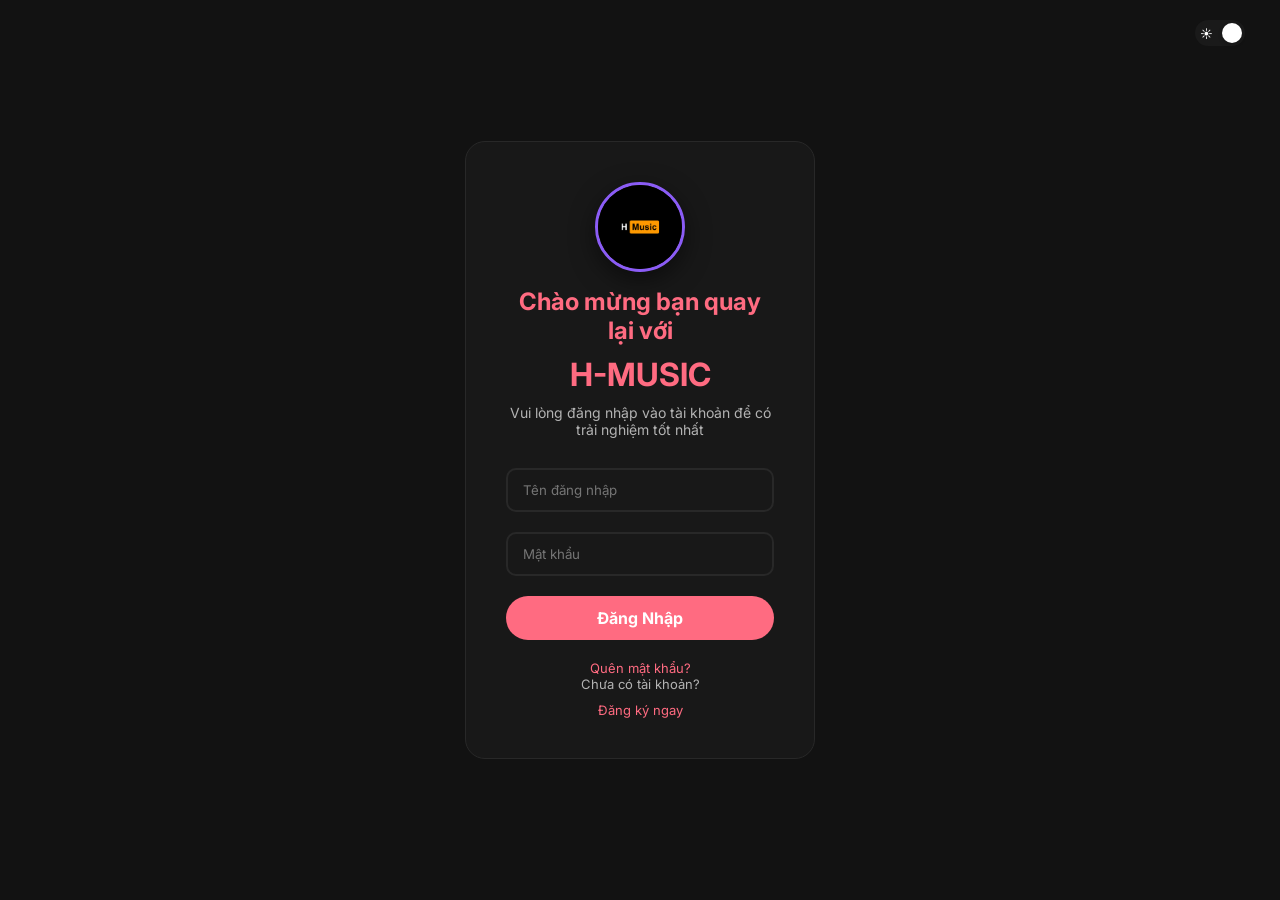
==== admin.html @ ec212451 "Add files via upload" ====
<!DOCTYPE html>
<html lang="vi">
<head>
    <meta charset="UTF-8">
    <link rel="icon" type="image/jpeg" href="logo.jpeg">
    <script>
        (function() {
            const t = localStorage.getItem('hmusic-theme') || 'dark';
            document.documentElement.classList.add(t === 'light' ? 'light-mode' : 'dark-mode');
            const c = localStorage.getItem('hmusic-color-theme') || 'violet';
            document.documentElement.setAttribute('data-theme', c);
        })();
    </script>
    <title>Admin - H-MUSIC</title>
    <script src="auth.js"></script>
    <link rel="stylesheet" href="https://cdnjs.cloudflare.com/ajax/libs/font-awesome/6.4.0/css/all.min.css">
    <link rel="stylesheet" href="css/global.css">
    <link rel="stylesheet" href="css/admin.css">
    <link rel="stylesheet" href="css/toast.css">
</head>
<body>
    <!-- GLOBAL THEME MENU -->
    <div id="globalThemeMenu" style="display:none; position:fixed; background:var(--bg-card); padding:15px; border-radius:12px; box-shadow:0 10px 30px rgba(0,0,0,0.5); z-index:9999; flex-direction:column; gap:15px; border:1px solid var(--border-subdued);">
        <div style="display:flex; justify-content:space-between; align-items:center; gap: 20px;">
            <span style="font-weight:600; color:var(--text-primary);">Sáng/Tối</span>
            <label class="theme-switch" for="themeCheckbox" style="margin:0;">
                <input type="checkbox" id="themeCheckbox" />
                <div class="slider round"><span class="sun-icon">☀️</span><span class="moon-icon">🌙</span></div>
            </label>
        </div>
        <div>
            <span style="font-weight:600; display:block; margin-bottom:10px; color:var(--text-primary);">Màu chủ đạo</span>
            <div style="display:flex; justify-content:space-between;">
                <div class="color-option" data-theme="violet" style="background:#8b5cf6; width:30px; height:30px; border-radius:50%; cursor:pointer;"></div>
                <div class="color-option" data-theme="blue" style="background:#0ea5e9; width:30px; height:30px; border-radius:50%; cursor:pointer;"></div>
                <div class="color-option" data-theme="green" style="background:#1ed760; width:30px; height:30px; border-radius:50%; cursor:pointer;"></div>
                <div class="color-option" data-theme="pink" style="background:#ec4899; width:30px; height:30px; border-radius:50%; cursor:pointer;"></div>
            </div>
        </div>
    </div>
    <aside class="sidebar">
        <a class="sidebar-brand" style="text-decoration:none; gap: 15px; font-size: 16px; cursor:pointer; height: auto; padding: 15px 10px; justify-content: flex-start;" onclick="window.toggleThemeMenu(event)">
            <img src="./logo.jpeg" alt="Admin Logo" class="app-logo" style="width: 45px; height: 45px;">
            <div style="display: flex; flex-direction: column; align-items: flex-start; gap: 2px;">
                <span style="font-weight: 800; font-size: 18px; color: var(--accent-pink);">HUNG</span>
                <span id="adminGreeting" style="font-size: 11px; font-weight: 500; color: var(--text-secondary); white-space: nowrap;">Chào buổi...</span>
            </div>
        </a>
        <ul class="sidebar-nav">
            <li class="nav-title">Hệ Thống</li>
            <a onclick="window.switchView('view-dashboard', this)" class="nav-item active" style="text-decoration:none;">✨ Dashboard</a>
            <a onclick="window.switchView('view-songs', this)" class="nav-item" style="text-decoration:none;">🎵 Quản lý Bài hát</a>
            <a onclick="window.switchView('view-accounts', this)" class="nav-item" style="text-decoration:none;">👤 Quản lý Tài khoản</a>
            <a onclick="window.switchView('view-demo', this)" class="nav-item" style="text-decoration:none;">👁️ Trải nghiệm User</a>
        </ul>
    </aside>
    
    <div class="main-wrapper">
        <header class="header">
            <div style="display:flex; align-items:center; gap: 15px;">
                <div class="mobile-logo-admin" style="display:none; align-items:center; cursor:pointer;" onclick="window.toggleThemeMenu(event)">
                    <img src="./logo.jpeg" class="app-logo" style="width:32px; height:32px; border-width:1px;">
                </div>
                <div class="breadcrumb" id="top-breadcrumb">Admin / Tổng quan</div>
            </div>
            
            <div style="display: flex; align-items: center;">
                <button onclick="window.logout()" style="background:#ef4444; color:white; border:none; padding:6px 12px; border-radius:8px; cursor:pointer; font-weight: 600;"><i class="fa-solid fa-right-from-bracket"></i> Thoát</button>
            </div>
        </header>

        <main class="content">
            
            <!-- VIEW 1: DASHBOARD -->
            <div id="view-dashboard" class="admin-view active">
                <div class="stats-row">
                    <div class="stat-card bg-pink">
                        <h3 id="totalSongs">0</h3><p>Bài hát trong kho</p>
                    </div>
                    <div class="stat-card bg-peach">
                        <h3 id="totalViews">0</h3><p>Tổng lượt nghe</p>
                    </div>
                </div>
                <p style="text-align:center; padding: 40px; color: var(--text-secondary);">Quản trị viên có thể xem thông tin tổng quát hệ thống ở đây. Chọn các Tab ở Menu trái để chuyển đổi chức năng mượt mà.</p>
            </div>

            <!-- VIEW 2: MANAGE SONGS -->
            <div id="view-songs" class="admin-view" style="display:none;">
                <div class="card">
                    <div class="card-header">🎵 Thêm Bài Hát Mới</div>
                    <div class="input-group">
                        <input type="text" id="title" placeholder="Tên bài hát...">
                        <input type="text" id="artist" placeholder="Ca sĩ...">
                        <input type="text" id="category" placeholder="Nhập thể loại (VD: Lofi, Rap)...">
                    </div>
                    <div class="input-group">
                        <input type="text" id="link" placeholder="Link nhạc (MP3)...">
                        <input type="text" id="aveta" placeholder="Link ảnh Avatar...">
                        <input type="number" id="listens" placeholder="Lượt nghe" style="max-width: 120px;">
                        <select id="classify" style="padding: 12px; border: 1px solid var(--border-subdued); border-radius: 8px; background: var(--bg-base); color: var(--text-primary); max-width: 120px;" title="Phân loại">
                            <option value="">Loại...</option>
                            <option value="Track">Track</option>
                            <option value="Nonstop">Nonstop</option>
                        </select>
                        <button class="btn-primary" onclick="window.saveMus()">+ Lưu Bài Hát</button>
                    </div>
                    <div class="input-group" style="margin-top: -12px; margin-bottom: 24px;">
                        <textarea id="lyrics" placeholder="Nhập lời bài hát vào đây (nếu không có thì để trống)..." style="width:100%; height:100px; padding:12px; border-radius:8px; border:1px solid var(--border-subdued); background:var(--bg-base); color:var(--text-primary); font-family:inherit; resize:vertical;"></textarea>
                    </div>
                    <div style="display: flex; justify-content: space-between; align-items: center; margin-bottom: 15px;">
                        <h3 style="margin: 0; color: var(--text-primary); font-size: 16px;">Danh sách bài hát</h3>
                        <div style="position: relative;">
                            <i class="fa-solid fa-magnifying-glass" style="position: absolute; left: 12px; top: 50%; transform: translateY(-50%); color: var(--text-secondary);"></i>
                            <input type="text" id="searchSongAdmin" placeholder="Tìm kiếm / Lọc..." style="padding: 8px 12px 8px 36px; border: 1px solid var(--border-subdued); border-radius: 8px; background: var(--bg-base); color: var(--text-primary); outline: none;" oninput="window.filterSongsAdmin()">
                        </div>
                    </div>
                    <table>
                        <thead>
                            <tr>
                                <th>Ảnh</th><th>Bài hát</th><th>Thể loại</th><th>Phân loại</th><th>Lượt nghe</th><th>Trình phát</th><th>Thao tác</th>
                            </tr>
                        </thead>
                        <tbody id="songTable"></tbody>
                    </table>
                </div>
            </div>

            <!-- VIEW 3: MANAGE ACCOUNTS -->
            <div id="view-accounts" class="admin-view" style="display:none;">
                <div class="card">
                    <div class="card-header">👤 Thêm Tài Khoản Mới</div>
                    <div class="input-group">
                        <input type="text" id="acc" placeholder="Tên đăng nhập (acc)...">
                        <input type="email" id="email" placeholder="Email...">
                        <div style="position:relative; flex:1; display:flex;">
                            <input type="password" id="pass" placeholder="Mật khẩu..." style="width:100%; border:1px solid var(--border-subdued); border-radius:8px; padding:12px; background:var(--bg-base); color:var(--text-primary);">
                            <i class="fa-solid fa-eye" style="position:absolute; right:15px; top:50%; transform:translateY(-50%); cursor:pointer; color:var(--text-secondary);" onclick="
                                let p = document.getElementById('pass'); 
                                if(p.type==='password'){ p.type='text'; this.classList.remove('fa-eye'); this.classList.add('fa-eye-slash'); }
                                else { p.type='password'; this.classList.remove('fa-eye-slash'); this.classList.add('fa-eye'); }
                            "></i>
                        </div>
                        <button class="btn-primary" onclick="window.saveAcc()">+ Lưu Tài Khoản</button>
                    </div>

                    <table>
                        <thead>
                            <tr>
                                <th>ID</th><th>Tên đăng nhập</th><th>Email</th><th>Mật khẩu</th><th>Thao tác</th>
                            </tr>
                        </thead>
                        <tbody id="accountTable"></tbody>
                    </table>
                </div>
            </div>

            <!-- VIEW 4: USER DEMO IFRAME -->
            <div id="view-demo" class="admin-view" style="display:none; padding: 0; overflow: hidden; height: calc(100vh - 120px);">
                <div class="card" style="padding: 0; overflow: hidden; height: 100%;">
                    <div class="card-header" style="margin: 0; padding: 15px 24px; border-bottom: 1px solid var(--border-subdued); background: var(--bg-card);">👁️ Giao diện Người dùng thu nhỏ</div>
                    <iframe src="app.html" style="width: 100%; height: calc(100% - 54px); border: none; border-radius: 0 0 16px 16px;"></iframe>
                </div>
            </div>

        </main>
    </div>

    <!-- MAIN SPA JS ENGINE -->
    <script src="js/admin_app.js"></script>
    <script src="js/theme.js"></script>
    <script src="js/toast.js"></script>
</body>
</html>
---- css/global.css ----
/* css/global.css */
@import url('https://fonts.googleapis.com/css2?family=Inter:wght@400;500;600;700;800&display=swap');

/* MẶC ĐỊNH LÀ GIAO DIỆN TỐI (DARK MODE) */
:root {
  --bg-base: #000000;
  --bg-main: #121212;
  --bg-card: #181818;
  --bg-card-hover: #282828;
  --text-primary: #ffffff;
  --text-secondary: #b3b3b3;
  --border-subdued: #282828;
  
  --radius-sm: 8px;
  --radius-md: 16px;
  --radius-pill: 50px;
}

/* CHẾ ĐỘ SÁNG (LIGHT MODE) CHỈ ĐỔI NỀN / CHỮ */
.light-mode {
  --bg-base: #f1f5f9;
  --bg-main: #ffffff;
  --bg-card: #f8fafc;
  --bg-card-hover: #e2e8f0;
  --text-primary: #0f172a;
  --text-secondary: #64748b;
  --border-subdued: #cbd5e1;
}

.dark-mode {
  --bg-base: #000000;
  --bg-main: #121212;
  --bg-card: #181818;
  --bg-card-hover: #282828;
  --text-primary: #ffffff;
  --text-secondary: #b3b3b3;
  --border-subdued: #282828;
}

/* PALETTE MÀU SẮC CHỈ ĐỔI MÀU NHẤN CHÍNH (ACCENT) */
/* Chủ đề: Ocean Blue */
[data-theme="blue"] {
  --accent-pink: #0ea5e9;
  --accent-pink-hover: #38bdf8;
}

/* Chủ đề: Spotify Green */
[data-theme="green"] {
  --accent-pink: #1ed760;
  --accent-pink-hover: #1db954;
}

/* Chủ đề: Pink Melody */
[data-theme="pink"] {
  --accent-pink: #ec4899;
  --accent-pink-hover: #f472b6;
}

/* Chủ đề: Violet (Default) */
[data-theme="violet"] {
  --accent-pink: #8b5cf6;
  --accent-pink-hover: #a78bfa;
}

* {
  margin: 0; padding: 0; box-sizing: border-box; font-family: 'Inter', sans-serif;
}

body {
  background-color: var(--bg-base);
  color: var(--text-primary);
  transition: background-color 0.3s ease, color 0.3s ease;
}

/* Animations Toàn Trang */
@keyframes fadeUp {
  0% { opacity: 0; transform: translateY(20px); }
  100% { opacity: 1; transform: translateY(0); }
}

.fade-up {
  animation: fadeUp 0.5s ease forwards;
}

.card {
  border-radius: var(--radius-md) !important;
  animation: fadeUp 0.4s ease forwards;
  opacity: 0;
}
.card:nth-child(1) { animation-delay: 0.05s; }
.card:nth-child(2) { animation-delay: 0.1s; }
.card:nth-child(3) { animation-delay: 0.15s; }
.card:nth-child(4) { animation-delay: 0.2s; }
.card:nth-child(5) { animation-delay: 0.25s; }
.card:nth-child(n+6) { animation-delay: 0.3s; }

.card-img-wrapper {
  border-radius: var(--radius-sm) !important;
}

button {
  transition: all 0.2s ease;
  border-radius: var(--radius-pill) !important;
}

/* Smooth Scrollbar */
::-webkit-scrollbar { width: 8px; }
::-webkit-scrollbar-track { background: transparent; }
::-webkit-scrollbar-thumb { background: var(--border-subdued); border-radius: var(--radius-pill); }
::-webkit-scrollbar-thumb:hover { background: var(--accent-pink); }

/* GLOBAL LOGO STYLES */
.app-logo {
    width: 38px;
    height: 38px;
    border-radius: 50%;
    object-fit: cover;
    box-shadow: 0 4px 10px rgba(0,0,0,0.3);
    border: 2px solid var(--accent-pink);
    transition: 0.3s cubic-bezier(0.175, 0.885, 0.32, 1.275);
}
.app-logo:hover {
    transform: rotate(10deg) scale(1.1);
    box-shadow: 0 6px 15px rgba(30, 215, 96, 0.4);
}

.auth-logo {
    width: 90px;
    height: 90px;
    border-radius: 50%;
    object-fit: cover;
    margin: 0 auto 15px auto;
    display: block;
    box-shadow: 0 8px 25px rgba(0,0,0,0.5);
    border: 3px solid var(--accent-pink);
    transition: transform 0.4s ease;
}
.auth-logo:hover {
    transform: translateY(-5px) scale(1.05);
}

.mobile-logo, .mobile-logo-admin { display: none !important; }
@media (max-width: 768px) {
    .mobile-logo, .mobile-logo-admin { display: flex !important; }
}
---- css/admin.css ----
* { margin: 0; padding: 0; box-sizing: border-box; font-family: 'Inter', sans-serif; }
body { display: flex; height: 100vh; background-color: var(--bg-base); overflow: hidden; color: var(--text-primary); transition: 0.3s; }
.sidebar { width: 260px; background: var(--bg-main); color: var(--text-primary); display: flex; flex-direction: column; box-shadow: 4px 0 15px rgba(0,0,0,0.1); z-index: 10; border-right: 1px solid var(--border-subdued); transition: 0.3s; }
.sidebar-brand { height: 75px; display: flex; align-items: center; justify-content: center; font-size: 24px; font-weight: 800; background: transparent; color: var(--accent-pink); border-bottom: 1px solid var(--border-subdued); letter-spacing: 1px; transition: 0.3s;}
.sidebar-nav { flex: 1; padding: 25px 15px; list-style: none; }
.nav-title { padding: 10px 15px; font-size: 12px; font-weight: 800; color: var(--text-secondary); text-transform: uppercase; letter-spacing: 1.5px; margin-bottom: 10px;}
.nav-item { padding: 14px 18px; color: var(--text-primary); display: block; cursor: pointer; border-radius: 10px; font-weight: 600; font-size: 15px; margin-bottom: 8px; transition: all 0.2s ease;}
.nav-item:hover { background: var(--bg-card-hover); }
.nav-item.active { background: var(--bg-card-hover); color: var(--accent-pink); border-right: 3px solid var(--accent-pink); }
.main-wrapper { flex: 1; display: flex; flex-direction: column; overflow: hidden; }
.header { height: 75px; background: var(--bg-main); display: flex; align-items: center; justify-content: space-between; padding: 0 40px; border-bottom: 1px solid var(--border-subdued); z-index: 5; transition: 0.3s;}
.breadcrumb { color: var(--accent-pink); font-weight: 700; font-size: 16px; transition: 0.3s;}
.content { flex: 1; padding: 40px; overflow-y: auto; }
.stats-row { display: flex; gap: 25px; margin-bottom: 40px; }
.stat-card { flex: 1; background: var(--bg-card); color: var(--text-primary); padding: 25px; border-radius: 16px; border: 1px solid var(--border-subdued); box-shadow: 0 10px 30px rgba(0,0,0,0.05); transition: transform 0.3s;}
.stat-card:hover { transform: translateY(-5px); border-color: var(--accent-pink);}
.stat-card h3 { font-size: 32px; font-weight: 800; margin-top: 10px;}
.bg-pink { border-bottom: 4px solid var(--accent-pink); }
.bg-peach { border-bottom: 4px solid var(--accent-pink-hover); }
.card { background: var(--bg-card); border-radius: 16px; padding: 30px; border: 1px solid var(--border-subdued); transition: 0.3s; }
.card-header { font-size: 20px; font-weight: 800; color: var(--text-primary); margin-bottom: 20px; padding-bottom: 15px; border-bottom: 1px solid var(--border-subdued); }
.input-group { display: flex; gap: 20px; margin-bottom: 20px; }
input, textarea { flex: 1; padding: 14px 18px; border: 1px solid var(--border-subdued); border-radius: 10px; outline: none; background: var(--bg-base); color: var(--text-primary); font-size: 14px; transition: 0.2s;}
input:focus, textarea:focus { border-color: var(--accent-pink); background: var(--bg-card);}
button.btn-primary { padding: 0 25px; border: 2px solid var(--accent-pink); background: transparent; color: var(--accent-pink); border-radius: 10px; font-weight: 700; cursor: pointer; transition: 0.2s; font-size: 14px;}
button.btn-primary:hover { background: var(--accent-pink); color: #fff; transform: scale(1.02); }
table { width: 100%; border-collapse: separate; border-spacing: 0 10px; margin-top: 20px; text-align: left; }
th { color: var(--text-secondary); padding: 12px 15px; border-bottom: 1px solid var(--border-subdued); font-weight: 600; text-transform: uppercase; font-size: 13px; letter-spacing: 0.5px;}
td { padding: 15px; background: var(--bg-card); border-top: 1px solid transparent; border-bottom: 1px solid transparent;}
td:first-child { border-radius: 10px 0 0 10px; border-left: 1px solid transparent;}
td:last-child { border-radius: 0 10px 10px 0; border-right: 1px solid transparent;}
.edit-btn { background: var(--bg-card-hover); color: var(--text-primary); border: 1px solid var(--border-subdued); padding: 8px 16px; border-radius: 8px; cursor: pointer; margin-right: 8px; font-weight: 600; transition: 0.2s;}
.edit-btn:hover { background: var(--accent-pink); color: #fff; border-color: var(--accent-pink); }
.del-btn { background: rgba(239, 68, 68, 0.1); color: #ef4444; border: 1px solid rgba(239, 68, 68, 0.2); padding: 8px 16px; border-radius: 8px; cursor: pointer; font-weight: 600; transition: 0.2s;}
.del-btn:hover { background: rgba(239, 68, 68, 0.3); }

/* TOGGLE SWITCH */
.theme-switch { position: relative; display: flex; align-items: center; margin-right: 20px;}
.theme-switch input { opacity: 0; width: 0; height: 0; position: absolute; }
.theme-switch .slider { position: relative; cursor: pointer; height: 30px; width: 56px; background-color: var(--border-subdued); transition: .4s; border-radius: 30px; display: flex; align-items: center; justify-content: space-between; padding: 0 7px; box-sizing: border-box; }
.theme-switch .slider:before { position: absolute; content: ""; height: 22px; width: 22px; left: 4px; bottom: 4px; background-color: white; transition: .4s; border-radius: 50%; z-index: 2; box-shadow: 0 2px 5px rgba(0,0,0,0.2); }
.theme-switch input:checked + .slider { background-color: var(--bg-card-hover); }
.theme-switch input:checked + .slider:before { transform: translateX(26px); background-color: var(--accent-pink);}
.theme-switch .sun-icon, .theme-switch .moon-icon { font-size: 13px; z-index: 1; user-select: none; }

/* MOBILE RESPONSIVE (ADMIN) */
@media (max-width: 768px) {
    body { flex-direction: column; overflow-y: auto;}
    .sidebar { 
        width: 100%; height: auto; border-radius: 0; flex-direction: row; flex-wrap: wrap; 
        padding: 5px; border-right: none; position: fixed; bottom: 0; z-index: 100; 
        box-shadow: 0 -4px 15px rgba(0,0,0,0.1); justify-content: space-around; 
        border-top: 1px solid var(--border-subdued);
    }
    .sidebar-brand { display: none; }
    .sidebar-nav { padding: 0; display: flex; width: 100%; justify-content: space-around; }
    .nav-title { display: none; }
    .nav-item { padding: 10px; font-size: 12px; text-align: center; border-radius: 8px; margin: 0; flex: 1; }
    .nav-item.active { border-right: none; border-bottom: 3px solid var(--accent-pink); background: var(--bg-card-hover); }
    
    .main-wrapper { margin-bottom: 70px; overflow-y: visible;}
    .header { height: auto; padding: 15px; flex-direction: column; gap: 15px; align-items: flex-start; }
    .content { padding: 15px; overflow-y: visible;}
    
    .stats-row { flex-direction: column; gap: 15px; margin-bottom: 20px;}
    .input-group { flex-direction: column; gap: 10px; }
    .input-group button { width: 100%; padding: 14px 18px;}
    
    table { display: block; overflow-x: auto; white-space: nowrap; }
    
    #view-demo .card { height: calc(100vh - 200px) !important; }
}
---- css/toast.css ----
/* Toast Container - Top Right (Below Header) */
#hmusic-toast-container {
    position: fixed;
    top: 85px; /* Avoiding 75px header */
    right: 20px;
    z-index: 10000;
    display: flex;
    flex-direction: column;
    gap: 10px;
    pointer-events: none;
}

/* Individual Toast */
.hmusic-toast {
    pointer-events: auto;
    min-width: 250px;
    max-width: 350px;
    background: rgba(255, 255, 255, 0.1);
    backdrop-filter: blur(15px);
    -webkit-backdrop-filter: blur(15px);
    border: 1px solid rgba(255, 255, 255, 0.2);
    border-radius: 12px;
    padding: 12px 16px;
    color: #fff;
    display: flex;
    align-items: center;
    justify-content: space-between;
    gap: 12px;
    box-shadow: 0 8px 32px rgba(0, 0, 0, 0.3);
    animation: toastSlideInRight 0.4s cubic-bezier(0.175, 0.885, 0.32, 1.275) forwards;
    transition: all 0.4s ease;
}

.hmusic-toast.clickable {
    cursor: pointer;
}

.hmusic-toast.clickable:hover {
    background: rgba(255, 255, 255, 0.15);
    transform: translateY(-2px);
}

/* Status Colors */
.hmusic-toast.success { border-left: 5px solid #1ed760; }
.hmusic-toast.error { border-left: 5px solid #ff4757; }
.hmusic-toast.warning { border-left: 5px solid #ffa502; }
.hmusic-toast.info { border-left: 5px solid #8b5cf6; }

/* Light Mode Support */
.light-mode .hmusic-toast {
    background: rgba(255, 255, 255, 0.85);
    color: #333;
    border: 1px solid rgba(0, 0, 0, 0.1);
    box-shadow: 0 8px 32px rgba(0, 0, 0, 0.1);
}

.toast-content {
    flex: 1;
    font-size: 13px;
    font-weight: 500;
    line-height: 1.4;
}

.toast-close {
    cursor: pointer;
    font-size: 14px;
    opacity: 0.5;
    transition: 0.2s;
    padding: 2px;
    z-index: 2;
}
.toast-close:hover { opacity: 1; transform: scale(1.1); }

/* Animations - Slide from Right */
@keyframes toastSlideInRight {
    from { opacity: 0; transform: translateX(100%) scale(0.9); }
    to { opacity: 1; transform: translateX(0) scale(1); }
}

@keyframes toastFadeOut {
    from { opacity: 1; transform: scale(1); }
    to { opacity: 0; transform: scale(0.8); }
}

.toast-fade-out {
    animation: toastFadeOut 0.3s ease forwards;
}
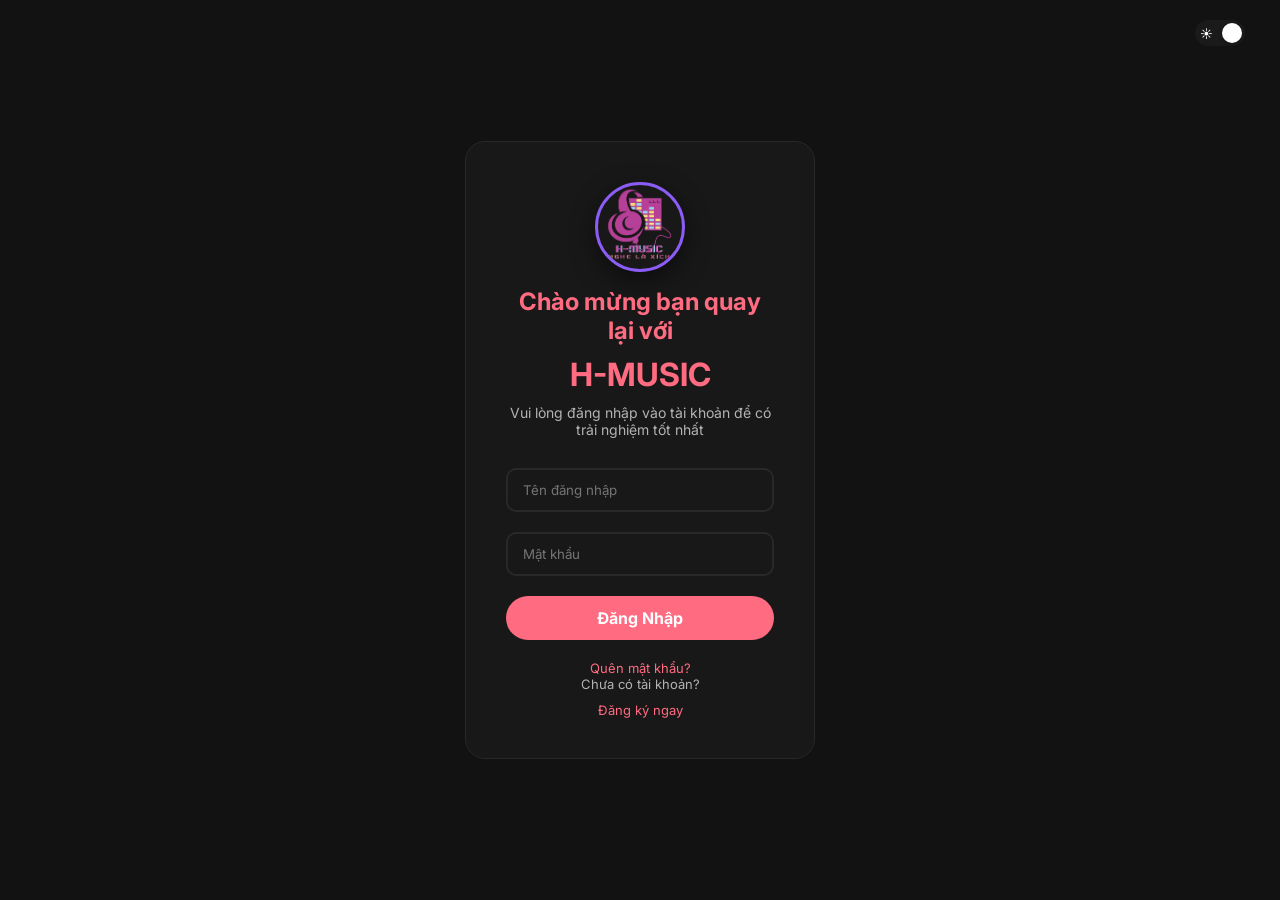
==== commit 1dee68e4: "Add files via upload" ====
--- a/admin.html
+++ b/admin.html
@@ -2,7 +2,7 @@
 <html lang="vi">
 <head>
     <meta charset="UTF-8">
-    <link rel="icon" type="image/jpeg" href="logo.jpeg">
+    <link rel="icon" type="image/png" href="logo.png">
     <script>
         (function() {
             const t = localStorage.getItem('hmusic-theme') || 'dark';
@@ -40,7 +40,7 @@
     </div>
     <aside class="sidebar">
         <a class="sidebar-brand" style="text-decoration:none; gap: 15px; font-size: 16px; cursor:pointer; height: auto; padding: 15px 10px; justify-content: flex-start;" onclick="window.toggleThemeMenu(event)">
-            <img src="./logo.jpeg" alt="Admin Logo" class="app-logo" style="width: 45px; height: 45px;">
+            <img src="./logo.png" alt="Admin Logo" class="app-logo" style="width: 45px; height: 45px;">
             <div style="display: flex; flex-direction: column; align-items: flex-start; gap: 2px;">
                 <span style="font-weight: 800; font-size: 18px; color: var(--accent-pink);">HUNG</span>
                 <span id="adminGreeting" style="font-size: 11px; font-weight: 500; color: var(--text-secondary); white-space: nowrap;">Chào buổi...</span>
@@ -59,7 +59,7 @@
         <header class="header">
             <div style="display:flex; align-items:center; gap: 15px;">
                 <div class="mobile-logo-admin" style="display:none; align-items:center; cursor:pointer;" onclick="window.toggleThemeMenu(event)">
-                    <img src="./logo.jpeg" class="app-logo" style="width:32px; height:32px; border-width:1px;">
+                    <img src="./logo.png" class="app-logo" style="width:32px; height:32px; border-width:1px;">
                 </div>
                 <div class="breadcrumb" id="top-breadcrumb">Admin / Tổng quan</div>
             </div>
@@ -166,6 +166,7 @@
     </div>
 
     <!-- MAIN SPA JS ENGINE -->
+    <script src="js/api.js"></script>
     <script src="js/admin_app.js"></script>
     <script src="js/theme.js"></script>
     <script src="js/toast.js"></script>
--- a/css/global.css
+++ b/css/global.css
@@ -14,6 +14,7 @@
   --radius-sm: 8px;
   --radius-md: 16px;
   --radius-pill: 50px;
+  --bg-player-glass: rgba(15, 23, 42, 0.25);
 }
 
 /* CHẾ ĐỘ SÁNG (LIGHT MODE) CHỈ ĐỔI NỀN / CHỮ */
@@ -25,6 +26,7 @@
   --text-primary: #0f172a;
   --text-secondary: #64748b;
   --border-subdued: #cbd5e1;
+  --bg-player-glass: rgba(255, 255, 255, 0.6);
 }
 
 .dark-mode {
@@ -35,6 +37,7 @@
   --text-primary: #ffffff;
   --text-secondary: #b3b3b3;
   --border-subdued: #282828;
+  --bg-player-glass: rgba(15, 23, 42, 0.2);
 }
 
 /* PALETTE MÀU SẮC CHỈ ĐỔI MÀU NHẤN CHÍNH (ACCENT) */
